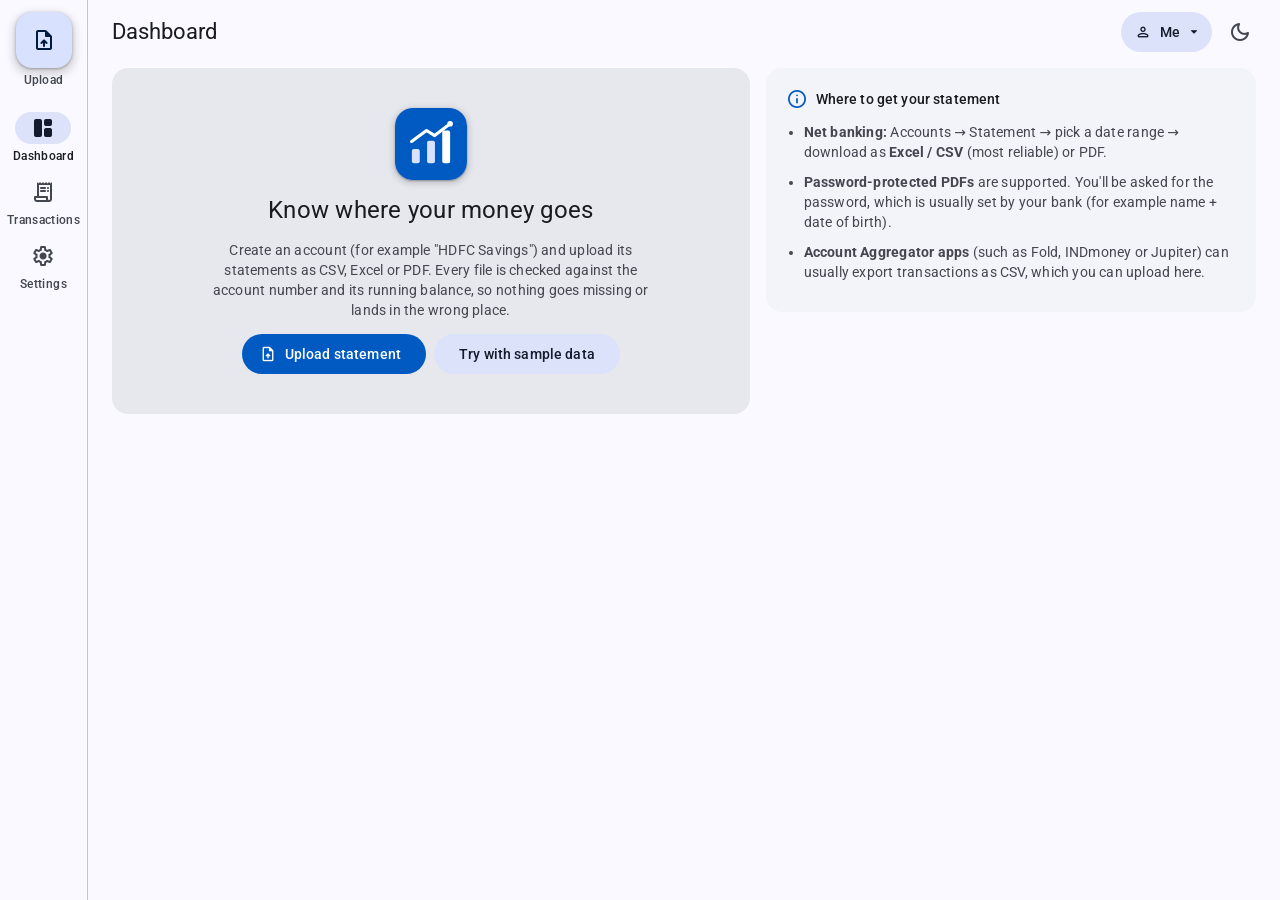
==== index.html @ 61f27c72 "Require Google sign-in; add change-account transfer and delete backup - Sign-in screen on first open" ====
<!doctype html>
<html lang="en">
<head>
<meta charset="utf-8">
<meta name="viewport" content="width=device-width, initial-scale=1, viewport-fit=cover">
<title>Cash Flow</title>
<meta name="description" content="Track income and expenses from your own bank statements. Your data stays on your device.">
<meta name="theme-color" content="#F9F9FF" media="(prefers-color-scheme: light)">
<meta name="theme-color" content="#111318" media="(prefers-color-scheme: dark)">
<meta name="mobile-web-app-capable" content="yes">
<meta name="apple-mobile-web-app-capable" content="yes">
<meta name="apple-mobile-web-app-title" content="Cash Flow">
<meta name="apple-mobile-web-app-status-bar-style" content="default">
<link rel="manifest" href="manifest.webmanifest">
<link rel="icon" href="icons/icon.svg" type="image/svg+xml">
<link rel="apple-touch-icon" href="icons/apple-touch-icon.png">
<script>
  // apply the saved theme before first paint (avoids a flash in dark mode)
  try { const t = localStorage.getItem('cashflow.theme'); if (t === 'light' || t === 'dark') document.documentElement.dataset.theme = t; } catch (e) {}
</script>
<link rel="preconnect" href="https://fonts.googleapis.com">
<link rel="preconnect" href="https://fonts.gstatic.com" crossorigin>
<link rel="stylesheet" href="https://fonts.googleapis.com/css2?family=Roboto:wght@400;500;700&display=swap">
<link rel="stylesheet" href="https://fonts.googleapis.com/css2?family=Material+Symbols+Rounded:opsz,wght,FILL,GRAD@24,400,0..1,0&icon_names=account_balance,account_circle,add,arrow_downward,arrow_drop_down,arrow_upward,atm,backup,calendar_month,category,check_circle,close,cloud,credit_card,dark_mode,date_range,delete,directions_car,download,edit,error,event,group,health_and_safety,home,info,install_mobile,label,light_mode,local_grocery_store,lock,logout,medical_services,movie,palette,payments,percent,person,qr_code_2,receipt,receipt_long,replay,request_quote,restaurant,savings,school,search,settings,shopping_bag,space_dashboard,swap_horiz,sync_alt,trending_up,troubleshoot,upload_file,warning&display=block">
<link rel="stylesheet" href="styles.css">
<script src="vendor/chart.umd.min.js"></script>
<script src="vendor/xlsx.full.min.js"></script>
<script src="vendor/pdf.min.js"></script>
</head>
<body>
<!-- Sign-in screen: shown until someone signs in with Google on this device -->
<div class="gate" id="gate" hidden>
  <div class="gate-card">
    <img src="icons/icon.svg" width="64" height="64" alt="">
    <h1>Cash Flow</h1>
    <p class="gate-tag">Track your income and expenses from your own bank statements.</p>
    <button class="gsi-btn" id="gateSignIn" disabled><svg class="g-logo" viewBox="0 0 48 48" width="20" height="20" aria-hidden="true"><path fill="#EA4335" d="M24 9.5c3.54 0 6.71 1.22 9.21 3.6l6.85-6.85C35.9 2.38 30.47 0 24 0 14.62 0 6.51 5.38 2.56 13.22l7.98 6.19C12.43 13.72 17.74 9.5 24 9.5z"/><path fill="#4285F4" d="M46.98 24.55c0-1.57-.15-3.09-.38-4.55H24v9.02h12.94c-.58 2.96-2.26 5.48-4.78 7.18l7.73 6c4.51-4.18 7.09-10.36 7.09-17.65z"/><path fill="#FBBC05" d="M10.53 28.59c-.48-1.45-.76-2.99-.76-4.59s.27-3.14.76-4.59l-7.98-6.19C.92 16.46 0 20.12 0 24c0 3.88.92 7.54 2.56 10.78l7.97-6.19z"/><path fill="#34A853" d="M24 48c6.48 0 11.93-2.13 15.89-5.81l-7.73-6c-2.15 1.45-4.92 2.3-8.16 2.3-6.26 0-11.57-4.22-13.47-9.91l-7.98 6.19C6.51 42.62 14.62 48 24 48z"/></svg><span>Sign in with Google</span></button>
    <p class="gate-msg" id="gateMsg" aria-live="polite">Loading Google sign-in…</p>
    <ul class="gate-points">
      <li><span class="ms" aria-hidden="true">lock</span><span>Your statements stay on this device. Cash Flow has no server and never sees your data.</span></li>
      <li><span class="ms" aria-hidden="true">group</span><span>Everyone signs in with their own Google account and sees only their own data.</span></li>
      <li><span class="ms" aria-hidden="true">cloud</span><span>Back up to your own Google Drive and restore on any phone or computer.</span></li>
    </ul>
    <a class="gate-link" href="privacy.html">Privacy policy</a>
  </div>
</div>
<a class="skip" href="#main">Skip to content</a>

<!-- Navigation rail (tablet / desktop) -->
<nav class="rail" aria-label="Main">
  <button class="rail-fab" id="uploadBtn" aria-label="Upload statement" title="Upload statement">
    <span class="ms">upload_file</span>
  </button>
  <span class="rail-fab-label">Upload</span>
  <div class="rail-items">
    <button class="nav-item" data-page="dash"><span class="nav-ic"><span class="ms">space_dashboard</span></span><span class="nav-label">Dashboard</span></button>
    <button class="nav-item" data-page="tx"><span class="nav-ic"><span class="ms">receipt_long</span></span><span class="nav-label">Transactions</span></button>
    <button class="nav-item" data-page="settings"><span class="nav-ic"><span class="ms">settings</span></span><span class="nav-label">Settings</span></button>
  </div>
</nav>

<div class="shell">
  <header class="appbar">
    <img class="app-logo" src="icons/icon.svg" alt="" width="32" height="32">
    <h1 id="pageTitle">Dashboard</h1>
    <div class="appbar-actions">
      <label class="chip chip-person" title="Whose finances">
        <span class="ms">person</span>
        <select id="profileSel" aria-label="Whose finances"></select>
        <span class="ms chev">arrow_drop_down</span>
      </label>
      <button class="icon-btn" id="themeBtn" aria-label="Switch light / dark theme" title="Switch light / dark theme"><span class="ms">dark_mode</span></button>
      <button class="icon-btn avatar-btn" id="avatarBtn" hidden><span id="avatarInitial"></span></button>
    </div>
  </header>

  <main id="main" tabindex="-1">
    <!-- Period & account filters (Dashboard + Transactions) -->
    <div id="filtersWrap" class="filters-wrap">
      <div class="filters">
        <label class="chip"><span class="ms">date_range</span>
          <select id="modeSel" aria-label="Period">
            <option value="ym">Year &amp; month</option>
            <option value="30d">Last 30 days</option>
            <option value="3m">Last 3 months</option>
            <option value="6m">Last 6 months</option>
            <option value="fy">This financial year</option>
            <option value="lfy">Last financial year</option>
            <option value="custom">Custom dates</option>
          </select><span class="ms chev">arrow_drop_down</span></label>
        <label class="chip ym"><span class="ms">calendar_month</span><select id="yearSel" aria-label="Year"></select><span class="ms chev">arrow_drop_down</span></label>
        <label class="chip ym"><span class="ms">event</span><select id="monthSel" aria-label="Month"></select><span class="ms chev">arrow_drop_down</span></label>
        <label class="chip cr"><span class="chip-pre">From</span><input type="date" id="fromIn" aria-label="From date"></label>
        <label class="chip cr"><span class="chip-pre">To</span><input type="date" id="toIn" aria-label="To date"></label>
        <label class="chip"><span class="ms">account_balance</span><select id="acctSel" aria-label="Account"></select><span class="ms chev">arrow_drop_down</span></label>
      </div>
      <p class="range" id="rangeLabel"></p>
    </div>

    <!-- ============ DASHBOARD ============ -->
    <section id="dash" aria-labelledby="pageTitle">
      <div id="empty" class="empty" hidden>
        <div class="empty-hero card filled">
          <img src="icons/icon.svg" alt="" width="72" height="72">
          <h2>Know where your money goes</h2>
          <p>Create an account (for example "HDFC Savings") and upload its statements as CSV, Excel or PDF. Every file is checked against the account number and its running balance, so nothing goes missing or lands in the wrong place.</p>
          <div class="row-gap">
            <button class="btn primary" id="uploadBtn2"><span class="ms">upload_file</span>Upload statement</button>
            <button class="btn tonal" id="sampleBtn">Try with sample data</button>
          </div>
        </div>
        <div class="card howto">
          <h3><span class="ms">info</span>Where to get your statement</h3>
          <ul>
            <li><b>Net banking:</b> Accounts → Statement → pick a date range → download as <b>Excel / CSV</b> (most reliable) or PDF.</li>
            <li><b>Password-protected PDFs</b> are supported. You'll be asked for the password, which is usually set by your bank (for example name + date of birth).</li>
            <li><b>Account Aggregator apps</b> (such as Fold, INDmoney or Jupiter) can usually export transactions as CSV, which you can upload here.</li>
          </ul>
        </div>
      </div>

      <div id="dashBody">
        <div class="kpis">
          <div class="kpi"><span class="k-ic inc"><span class="ms">arrow_downward</span></span><span class="k-label">Income</span><span class="k-val" id="kIncome"></span><span class="k-sub" id="kIncomeSub"></span></div>
          <div class="kpi"><span class="k-ic exp"><span class="ms">arrow_upward</span></span><span class="k-label">Expenses</span><span class="k-val" id="kExpense"></span><span class="k-sub" id="kExpenseSub"></span></div>
          <div class="kpi"><span class="k-ic net"><span class="ms">savings</span></span><span class="k-label">Net savings</span><span class="k-val" id="kNet"></span><span class="k-sub" id="kNetSub"></span></div>
          <div class="kpi"><span class="k-ic rate"><span class="ms">percent</span></span><span class="k-label">Savings rate</span><span class="k-val" id="kRate"></span><span class="k-sub" id="kRateSub"></span></div>
        </div>

        <div class="card">
          <div class="card-head">
            <h2 id="chartTitle">Income vs expenses</h2>
            <div class="legend" id="chartLegend"></div>
          </div>
          <div class="chart-wrap"><canvas id="flowChart" aria-label="Cash flow chart" role="img"></canvas></div>
          <p class="hint chart-hint">Tap a bar to drill down.</p>
        </div>

        <div class="grid2">
          <div class="card">
            <div class="card-head"><h2>Where the money went</h2></div>
            <p class="hint">Tap a category to see its transactions.</p>
            <div id="expCats" class="bars"></div>
          </div>
          <div class="card">
            <div class="card-head"><h2>Where the money came from</h2></div>
            <div id="incCats" class="bars"></div>
            <div class="card-head mt"><h2>Top places you paid</h2></div>
            <div id="topMerchants" class="bars"></div>
          </div>
        </div>
      </div>
    </section>

    <!-- ============ TRANSACTIONS ============ -->
    <section id="txPage" hidden aria-labelledby="pageTitle">
      <div class="card tx-card">
        <div class="tx-toolbar">
          <label class="search"><span class="ms">search</span><input type="search" id="search" placeholder="Search description or merchant" aria-label="Search transactions"></label>
          <div class="tx-filters">
            <label class="chip"><select id="typeSel" aria-label="Type">
              <option value="">Income &amp; expenses</option>
              <option value="credit">Income only</option>
              <option value="debit">Expenses only</option>
            </select><span class="ms chev">arrow_drop_down</span></label>
            <label class="chip"><span class="ms">category</span><select id="catSel" aria-label="Category"></select><span class="ms chev">arrow_drop_down</span></label>
            <button class="btn tonal" id="addTxBtn"><span class="ms">add</span>Add</button>
          </div>
        </div>
        <p class="tx-count"><span id="txCount"></span> · Tap a transaction to change its category or delete it.</p>
        <div id="txBody" class="tx-list"></div>
        <button class="btn more" id="moreBtn" hidden>Show more</button>
      </div>
      <div id="txEmpty" class="card filled empty-small" hidden>
        <p>No transactions yet. Upload a statement to get started.</p>
      </div>
    </section>

    <!-- ============ SETTINGS ============ -->
    <section id="settings" hidden aria-labelledby="pageTitle">
      <div class="card">
        <div class="card-head"><h2><span class="ms">group</span>People &amp; accounts</h2><button class="btn tonal" id="addPersonBtn"><span class="ms">add</span>Person</button></div>
        <p class="hint">Keep separate finances for yourself, family or friends. Statements are checked against the account number so they can't end up in the wrong account.</p>
        <div id="peopleList"></div>
      </div>

      <div class="card">
        <div class="card-head"><h2><span class="ms">category</span>Categories</h2><button class="btn tonal" id="reapplyBtn">Re-apply</button></div>
        <p class="hint">Transactions go to the <b>first</b> category (top to bottom) whose keywords appear in the bank description. Separate keywords with commas; ↑ ↓ change priority. "Re-apply" updates existing transactions.</p>
        <div class="cat-cols">
          <div><h3>Expenses</h3><div id="catDebit" class="cat-list"></div></div>
          <div><h3>Income</h3><div id="catCredit" class="cat-list"></div>
            <h3 class="mt">Not counted in totals</h3><div id="catAny" class="cat-list"></div></div>
        </div>
        <form id="addCatForm" class="add-cat">
          <input id="newCatName" placeholder="New category name" required maxlength="40" aria-label="New category name">
          <select id="newCatType" aria-label="Type"><option value="debit">Expense</option><option value="credit">Income</option></select>
          <input id="newCatKw" placeholder="Keywords, e.g. gym, cult.fit" aria-label="Keywords">
          <button class="btn primary"><span class="ms">add</span>Add category</button>
        </form>
      </div>

      <div class="card">
        <div class="card-head"><h2><span class="ms">label</span>Merchant rules</h2></div>
        <p class="hint">Created when you change a transaction's category. They override keywords.</p>
        <div id="ruleList"></div>
      </div>

      <div class="grid2">
        <div class="card">
          <div class="card-head"><h2><span class="ms">palette</span>Appearance</h2></div>
          <div class="seg" role="radiogroup" aria-label="Theme">
            <label><input type="radio" name="theme" value="system"><span class="ms">check_circle</span>System</label>
            <label><input type="radio" name="theme" value="light"><span class="ms">check_circle</span>Light</label>
            <label><input type="radio" name="theme" value="dark"><span class="ms">check_circle</span>Dark</label>
          </div>
        </div>
        <div class="card" id="installCard">
          <div class="card-head"><h2><span class="ms">install_mobile</span>Install app</h2></div>
          <p class="hint" id="installHint">Install Cash Flow on your phone or computer to open it like a regular app, even offline.</p>
          <button class="btn primary" id="installBtn" hidden><span class="ms">download</span>Install</button>
        </div>
      </div>

      <div class="card">
        <div class="card-head"><h2><span class="ms">troubleshoot</span>Statement diagnostics</h2></div>
        <p class="hint">Something missing or wrong after an import? Create an <b>anonymised</b> report of a statement to share for troubleshooting. Names, account, reference and phone numbers, UPI IDs and birth dates are replaced; dates and amounts are kept. It runs on this device only, and nothing is imported or uploaded.</p>
        <button class="btn tonal" id="diagBtn">Create anonymised report…</button>
      </div>

      <div class="card" id="driveCard">
        <div class="card-head"><h2><span class="ms">account_circle</span>Google account &amp; backup</h2></div>
        <div class="who" id="whoBox" hidden><span class="who-initial" id="whoInitial" aria-hidden="true"></span><div class="who-text"><b id="whoName"></b><span id="whoEmail"></span></div></div>
        <p class="hint">Back up to <b>your own</b> Google Drive, then restore on any phone or computer. The file goes straight from this browser to your Drive: Cash Flow has no server and never sees your data. The app can only see the backup file it creates, not the rest of your Drive.</p>
        <p class="hint" id="driveStatus" aria-live="polite"></p>
        <div class="row-gap left">
          <button class="btn tonal" id="driveBackupBtn">Back up to Drive</button>
          <button class="btn" id="driveRestoreBtn">Restore from Drive</button>
          <button class="btn danger" id="driveDeleteBtn">Delete backup</button>
        </div>
        <div class="row-gap left acct-actions" id="acctActions">
          <button class="btn text" id="changeAcctBtn"><span class="ms">swap_horiz</span>Change Google account</button>
          <button class="btn text" id="signOutBtn"><span class="ms">logout</span>Sign out</button>
        </div>
      </div>

      <div class="card">
        <div class="card-head"><h2><span class="ms">backup</span>Your data</h2></div>
        <p class="hint">Everything is stored only in this browser on this device. Back up regularly, because clearing browser data deletes it. Use backup &amp; restore to move your data to another device.</p>
        <div class="row-gap left">
          <button class="btn" id="exportBtn">Back up (JSON)</button>
          <button class="btn" id="importBtn">Restore</button>
          <button class="btn" id="csvBtn">Export CSV</button>
          <button class="btn danger" id="clearBtn">Delete all data</button>
        </div>
      </div>
      <p class="footnote">Cash Flow · your data stays on this device, and in your own Google Drive only if you back up there · <a href="privacy.html">Privacy policy</a></p>
    </section>
  </main>
</div>

<!-- Bottom navigation (phone) -->
<nav class="navbar" aria-label="Main">
  <button class="nav-item" data-page="dash"><span class="nav-ic"><span class="ms">space_dashboard</span></span><span class="nav-label">Dashboard</span></button>
  <button class="nav-item" data-page="tx"><span class="nav-ic"><span class="ms">receipt_long</span></span><span class="nav-label">Transactions</span></button>
  <button class="nav-item" data-page="settings"><span class="nav-ic"><span class="ms">settings</span></span><span class="nav-label">Settings</span></button>
</nav>
<button class="fab" id="uploadFab" aria-label="Upload statement"><span class="ms">upload_file</span></button>

<!-- Upload -->
<dialog id="uploadDlg" class="dlg">
  <h2>Upload statement</h2>
  <label class="field">Account
    <select id="upAcct"></select>
  </label>
  <div id="upNew" class="sub-form" hidden>
    <label class="field">Account name <input id="naName" placeholder="e.g. HDFC Savings" maxlength="40"></label>
    <div class="two">
      <label class="field">Bank <input id="naBank" placeholder="e.g. HDFC Bank" maxlength="40"></label>
      <label class="field">Last 4 digits <input id="naLast4" inputmode="numeric" maxlength="4" placeholder="Auto-detected"></label>
    </div>
    <label class="field">Belongs to <select id="naProfile"></select></label>
  </div>
  <div class="drop" id="upDrop">
    <span class="ms drop-ic">upload_file</span>
    <p id="upFiles">Drop files here, or</p>
    <button type="button" class="btn tonal" id="upChoose">Choose files</button>
  </div>
  <p class="hint">CSV, Excel or PDF. Each file's account number is checked, and its running balance is verified so you'll know if anything was missed.</p>
  <div class="dlg-actions">
    <button type="button" class="btn text" data-close>Cancel</button>
    <button type="button" class="btn primary" id="upGo" disabled>Import</button>
  </div>
</dialog>

<!-- Account add/edit -->
<dialog id="acctDlg" class="dlg">
  <form id="acctForm">
    <h2 id="acctDlgTitle">Account</h2>
    <label class="field">Account name <input id="adName" required maxlength="40" placeholder="e.g. SBI Salary account"></label>
    <div class="two">
      <label class="field">Bank <input id="adBank" maxlength="40"></label>
      <label class="field">Last 4 digits <input id="adLast4" inputmode="numeric" maxlength="4" pattern="\d{4}" placeholder="Auto-detected"></label>
    </div>
    <label class="field">Belongs to <select id="adProfile"></select></label>
    <div class="dlg-actions">
      <button type="button" class="btn text" data-close>Cancel</button>
      <button class="btn primary">Save</button>
    </div>
  </form>
</dialog>

<!-- Manual transaction -->
<dialog id="txDlg" class="dlg">
  <form id="txForm">
    <h2>Add transaction</h2>
    <div class="two">
      <label class="field">Date <input type="date" id="tdDate" required></label>
      <label class="field">Type
        <select id="tdType"><option value="debit">Expense</option><option value="credit">Income</option></select>
      </label>
    </div>
    <label class="field">Description <input id="tdDesc" required maxlength="120" placeholder="e.g. Salary September / Cash to vegetable vendor"></label>
    <div class="two">
      <label class="field">Amount (₹) <input type="number" id="tdAmt" min="0.01" step="0.01" required inputmode="decimal"></label>
      <label class="field">Category <select id="tdCat"></select></label>
    </div>
    <label class="field">Account <select id="tdAcct"></select></label>
    <div class="dlg-actions">
      <button type="button" class="btn text" data-close>Cancel</button>
      <button class="btn primary">Add</button>
    </div>
  </form>
</dialog>

<!-- Transaction details / edit -->
<dialog id="txEditDlg" class="dlg">
  <div class="te-head">
    <span class="tx-avatar big" id="teIcon"></span>
    <div><h2 id="teTitle"></h2><p class="te-amt" id="teAmt"></p></div>
  </div>
  <p class="te-meta" id="teMeta"></p>
  <p class="te-desc" id="teDesc"></p>
  <label class="field">Category <select id="teCat"></select></label>
  <p class="hint" id="teHint"></p>
  <div class="dlg-actions spread">
    <button type="button" class="btn text danger" id="teDel"><span class="ms">delete</span>Delete</button>
    <button type="button" class="btn primary" data-close>Done</button>
  </div>
</dialog>

<!-- Import report / info -->
<dialog id="infoDlg" class="dlg wide">
  <h2 id="infoTitle">Import report</h2>
  <div id="infoBody"></div>
  <div class="dlg-actions"><button type="button" class="btn primary" data-close>Done</button></div>
</dialog>

<!-- Change Google account (moves this device's data and the Drive backup to another Google account) -->
<dialog id="moveDlg" class="dlg">
  <h2>Change Google account</h2>
  <div id="moveBody"></div>
  <div class="dlg-actions">
    <button type="button" class="btn text" id="moveCancel">Cancel</button>
    <button type="button" class="btn primary" id="moveNext">Continue</button>
  </div>
</dialog>

<!-- Sign out -->
<dialog id="signOutDlg" class="dlg">
  <h2>Sign out?</h2>
  <p>Your data stays on this device. It opens again the next time <b id="soEmail"></b> signs in here.</p>
  <label class="check"><input type="checkbox" id="soWipe"> Also remove my data from this device</label>
  <p class="hint" id="soHint">Use this on a shared or borrowed device. Back up to Drive first, so you can restore it later.</p>
  <div class="dlg-actions">
    <button type="button" class="btn text" data-close>Cancel</button>
    <button type="button" class="btn primary" id="soGo">Sign out</button>
  </div>
</dialog>

<!-- Anonymised diagnostics -->
<dialog id="diagDlg" class="dlg wide">
  <h2>Anonymised report</h2>
  <ul id="diagSummary" class="diag-sum"></ul>
  <p class="hint">Please read it through before sharing. Search it for your name or account number to double-check.</p>
  <textarea id="diagText" class="diag-text" readonly spellcheck="false" aria-label="Anonymised report"></textarea>
  <div class="dlg-actions">
    <button type="button" class="btn text" data-close>Close</button>
    <button type="button" class="btn" id="diagCopy">Copy</button>
    <button type="button" class="btn primary" id="diagSave"><span class="ms">download</span>Download .txt</button>
  </div>
</dialog>

<input type="file" id="fileInput" accept=".csv,.txt,.xls,.xlsx,.pdf" multiple hidden>
<input type="file" id="diagInput" accept=".csv,.txt,.xls,.xlsx,.pdf" hidden>
<input type="file" id="backupInput" accept=".json" hidden>
<div id="toast" class="toast" role="status" aria-live="polite" hidden><span id="toastMsg"></span><button id="toastAct" class="toast-act" hidden></button></div>
<div id="overlay" class="overlay" hidden><div class="drop-msg"><span class="ms">upload_file</span>Drop statements to import</div></div>

<script src="parser.js"></script>
<script src="config.js"></script>
<script src="gdrive.js"></script>
<script src="app.js"></script>
</body>
</html>
---- styles.css ----
/* Cash Flow — Material Design 3 (Google) with Apple HIG touches for phones
   (safe areas, bottom sheets, 44px+ touch targets). Colour roles from an M3 tonal palette (seed #1A73E8). */
:root {
  color-scheme: light;
  --primary: #005AC1; --on-primary: #FFFFFF; --primary-container: #D8E2FF; --on-primary-container: #001A41;
  --secondary-container: #DBE2F9; --on-secondary-container: #141B2C;
  --tertiary-container: #FFD7F5; --on-tertiary-container: #2C122E;
  --error: #BA1A1A; --error-container: #FFDAD6; --on-error-container: #410002;
  --success: #146C2E; --success-container: #C2F0C8; --warn: #8A5100; --warn-container: #FFDDB8;
  --surface: #F9F9FF; --surface-dim: #D9D9E0;
  --sc-lowest: #FFFFFF; --sc-low: #F3F3FA; --sc: #EDEDF4; --sc-high: #E7E8EE; --sc-highest: #E2E2E9;
  --on-surface: #1A1B20; --on-surface-variant: #44474F; --outline: #74777F; --outline-variant: #C4C6D0;
  --inverse-surface: #2F3036; --inverse-on-surface: #F0F0F7; --inverse-primary: #ADC6FF;
  --scrim: rgba(0, 0, 0, .32);
  /* data-viz series (validated palette) */
  --income: #2a78d6; --expense: #eb6834;
  /* aliases used by the chart code */
  --text: var(--on-surface); --text-2: var(--on-surface-variant); --muted: #75777F; --grid: #E2E2E9; --axis: #C4C6D0; --bad: var(--error);
  --elev-1: 0 1px 2px rgba(0,0,0,.3), 0 1px 3px 1px rgba(0,0,0,.15);
  --elev-2: 0 1px 2px rgba(0,0,0,.3), 0 2px 6px 2px rgba(0,0,0,.15);
  --elev-3: 0 4px 8px 3px rgba(0,0,0,.15), 0 1px 3px rgba(0,0,0,.3);
  --rail-w: 88px; --bar-h: 80px; --appbar-h: 64px;
  --safe-b: env(safe-area-inset-bottom, 0px); --safe-t: env(safe-area-inset-top, 0px);
  --safe-l: env(safe-area-inset-left, 0px); --safe-r: env(safe-area-inset-right, 0px);
  --ease: cubic-bezier(.2, 0, 0, 1);
}
@media (prefers-color-scheme: dark) {
  :root:not([data-theme="light"]) {
    color-scheme: dark;
    --primary: #ADC6FF; --on-primary: #002E69; --primary-container: #004494; --on-primary-container: #D8E2FF;
    --secondary-container: #3F4759; --on-secondary-container: #DBE2F9;
    --tertiary-container: #573E5A; --on-tertiary-container: #FFD7F5;
    --error: #FFB4AB; --error-container: #93000A; --on-error-container: #FFDAD6;
    --success: #6DD58C; --success-container: #005322; --warn: #FFB86E; --warn-container: #693C00;
    --surface: #111318; --surface-dim: #111318;
    --sc-lowest: #0C0E13; --sc-low: #1A1B20; --sc: #1E1F25; --sc-high: #282A2F; --sc-highest: #33353A;
    --on-surface: #E2E2E9; --on-surface-variant: #C4C6D0; --outline: #8E9099; --outline-variant: #44474F;
    --inverse-surface: #E2E2E9; --inverse-on-surface: #2F3036; --inverse-primary: #005AC1;
    --income: #3987e5; --expense: #d95926; --muted: #8E9099; --grid: #2C2E33; --axis: #44474F;
  }
}
:root[data-theme="dark"] {
  color-scheme: dark;
  --primary: #ADC6FF; --on-primary: #002E69; --primary-container: #004494; --on-primary-container: #D8E2FF;
  --secondary-container: #3F4759; --on-secondary-container: #DBE2F9;
  --tertiary-container: #573E5A; --on-tertiary-container: #FFD7F5;
  --error: #FFB4AB; --error-container: #93000A; --on-error-container: #FFDAD6;
  --success: #6DD58C; --success-container: #005322; --warn: #FFB86E; --warn-container: #693C00;
  --surface: #111318; --surface-dim: #111318;
  --sc-lowest: #0C0E13; --sc-low: #1A1B20; --sc: #1E1F25; --sc-high: #282A2F; --sc-highest: #33353A;
  --on-surface: #E2E2E9; --on-surface-variant: #C4C6D0; --outline: #8E9099; --outline-variant: #44474F;
  --inverse-surface: #E2E2E9; --inverse-on-surface: #2F3036; --inverse-primary: #005AC1;
  --income: #3987e5; --expense: #d95926; --muted: #8E9099; --grid: #2C2E33; --axis: #44474F;
}

/* ---------- base ---------- */
* { box-sizing: border-box; }
[hidden] { display: none !important; }
html { -webkit-text-size-adjust: 100%; text-size-adjust: 100%; }
body {
  margin: 0; background: var(--surface); color: var(--on-surface);
  font: 400 14px/20px Roboto, system-ui, -apple-system, "Segoe UI", sans-serif; letter-spacing: .015em;
  font-variant-numeric: tabular-nums; -webkit-font-smoothing: antialiased; -webkit-tap-highlight-color: transparent;
  overscroll-behavior-y: none;
}
h1, h2, h3, p { margin: 0; }
h1 { font: 400 22px/28px Roboto, system-ui, sans-serif; letter-spacing: 0; }
h2 { font: 500 16px/24px Roboto, system-ui, sans-serif; letter-spacing: .01em; display: flex; align-items: center; gap: 8px; }
h3 { font: 500 14px/20px Roboto, system-ui, sans-serif; letter-spacing: .01em; display: flex; align-items: center; gap: 8px; }
h2 .ms, h3 .ms { color: var(--primary); font-size: 22px; }
button, select, input, textarea { font: inherit; color: inherit; letter-spacing: inherit; }
button { cursor: pointer; }
:focus-visible { outline: 3px solid var(--primary); outline-offset: 2px; }
.ms {
  font-family: 'Material Symbols Rounded'; font-weight: normal; font-style: normal; font-size: 24px; line-height: 1;
  display: inline-block; width: 1em; height: 1em; overflow: hidden; white-space: nowrap; direction: ltr;
  font-feature-settings: 'liga'; -webkit-font-smoothing: antialiased; user-select: none; -webkit-user-select: none; flex-shrink: 0;
  font-variation-settings: 'FILL' 0;
}
.skip { position: absolute; left: -999px; top: 8px; background: var(--primary); color: var(--on-primary); padding: 8px 16px; border-radius: 20px; z-index: 50; }
.skip:focus { left: 8px; }

/* ---------- layout: rail (≥600px) or bottom bar (<600px) ---------- */
.shell { min-height: 100vh; min-height: 100dvh; padding-left: calc(var(--rail-w) + var(--safe-l)); }
.rail {
  position: fixed; inset: 0 auto 0 0; width: calc(var(--rail-w) + var(--safe-l)); padding: calc(12px + var(--safe-t)) 0 16px var(--safe-l);
  display: flex; flex-direction: column; align-items: center; gap: 4px; background: var(--surface); z-index: 20;
  border-right: 1px solid var(--outline-variant);
}
.rail-fab {
  width: 56px; height: 56px; border-radius: 16px; border: 0; background: var(--primary-container); color: var(--on-primary-container);
  display: grid; place-items: center; box-shadow: var(--elev-3); transition: box-shadow .2s var(--ease);
}
.rail-fab:hover { box-shadow: var(--elev-3), inset 0 0 0 100px rgba(0,0,0,.06); }
.rail-fab-label { font: 500 12px/16px Roboto, sans-serif; color: var(--on-surface-variant); margin-bottom: 20px; }
.rail-items { display: grid; gap: 12px; }
.nav-item {
  border: 0; background: none; color: var(--on-surface-variant); display: grid; justify-items: center; gap: 4px; padding: 0;
  min-width: 64px; font: 500 12px/16px Roboto, sans-serif; letter-spacing: .03em;
}
.nav-ic { width: 56px; height: 32px; border-radius: 16px; display: grid; place-items: center; transition: background .2s var(--ease); }
.nav-item:hover .nav-ic { background: color-mix(in srgb, var(--on-surface) 8%, transparent); }
.nav-item.active { color: var(--on-surface); }
.nav-item.active .nav-ic { background: var(--secondary-container); color: var(--on-secondary-container); }
.nav-item.active .ms { font-variation-settings: 'FILL' 1; }
.navbar, .fab { display: none; }

.appbar {
  position: sticky; top: 0; z-index: 10; height: calc(var(--appbar-h) + var(--safe-t)); padding: var(--safe-t) calc(16px + var(--safe-r)) 0 24px;
  display: flex; align-items: center; gap: 12px; background: var(--surface); transition: background .2s var(--ease);
}
.appbar.scrolled { background: var(--sc); }
.app-logo { width: 32px; height: 32px; border-radius: 8px; display: none; }
.appbar h1 { flex: 1; min-width: 0; overflow: hidden; text-overflow: ellipsis; white-space: nowrap; }
.appbar-actions { display: flex; align-items: center; gap: 4px; }
.icon-btn {
  width: 48px; height: 48px; border-radius: 24px; border: 0; background: none; color: var(--on-surface-variant); display: grid; place-items: center;
}
.icon-btn:hover { background: color-mix(in srgb, var(--on-surface-variant) 8%, transparent); }

main { max-width: 1240px; margin: 0 auto; padding: 4px 24px 48px; outline: none; }
section { display: grid; gap: 16px; }
#dashBody { display: grid; gap: 16px; }

/* ---------- chips (filters / selects) ---------- */
.filters-wrap { margin-bottom: 16px; }
.filters { display: flex; flex-wrap: wrap; gap: 8px; align-items: center; }
.filters.mode-ym .cr, .filters:not(.mode-ym) .ym, .filters:not(.mode-custom) .cr { display: none; }
.chip {
  position: relative; display: inline-flex; align-items: center; gap: 4px; height: 40px; padding: 0 8px 0 12px; border-radius: 8px;
  border: 1px solid var(--outline-variant); background: var(--surface); color: var(--on-surface-variant); flex-shrink: 0; transition: background .15s;
}
.chip:hover { background: color-mix(in srgb, var(--on-surface) 6%, var(--surface)); }
.chip:focus-within { outline: 3px solid var(--primary); outline-offset: 1px; }
.chip .ms { font-size: 18px; color: var(--primary); }
.chip .chev { color: var(--on-surface-variant); margin-left: -4px; pointer-events: none; }
.chip select, .chip input {
  appearance: none; -webkit-appearance: none; border: 0; background: transparent; color: var(--on-surface); height: 38px;
  font: 500 14px/20px Roboto, sans-serif; letter-spacing: .01em; padding: 0 22px 0 4px; margin-right: -18px; cursor: pointer; outline: none; max-width: 220px;
}
.chip input { padding-right: 4px; margin-right: 0; }
.chip select:disabled { opacity: .5; cursor: default; }
.chip-pre { font: 500 12px/16px Roboto, sans-serif; color: var(--on-surface-variant); }
.chip-person { border-radius: 20px; background: var(--secondary-container); border-color: transparent; }
.chip-person .ms { color: var(--on-secondary-container); }
.chip-person select { color: var(--on-secondary-container); max-width: 160px; }
.range { color: var(--on-surface-variant); font-size: 12px; line-height: 16px; margin-top: 8px; letter-spacing: .03em; }
option { background: var(--sc-high); color: var(--on-surface); }

/* ---------- cards ---------- */
.card { background: var(--sc-low); border-radius: 16px; padding: 20px; min-width: 0; }
.card.filled { background: var(--sc-high); }
.card-head { display: flex; justify-content: space-between; align-items: center; gap: 12px; flex-wrap: wrap; margin-bottom: 12px; }
.card-head.mt { margin-top: 24px; }
.hint { color: var(--on-surface-variant); font-size: 13px; line-height: 18px; margin-bottom: 12px; }
.card-head + .hint { margin-top: -4px; }
.mt { margin-top: 20px; }
.grid2 { display: grid; grid-template-columns: 1fr 1fr; gap: 16px; }

/* ---------- buttons (M3: filled / tonal / outlined / text) ---------- */
.btn {
  display: inline-flex; align-items: center; justify-content: center; gap: 8px; height: 40px; padding: 0 24px; border-radius: 20px;
  border: 1px solid var(--outline); background: transparent; color: var(--primary); font: 500 14px/20px Roboto, sans-serif; letter-spacing: .01em;
  white-space: nowrap; transition: background .15s, box-shadow .15s; position: relative;
}
.btn .ms { font-size: 18px; margin-left: -8px; }
.btn:hover { background: color-mix(in srgb, var(--primary) 8%, transparent); }
.btn.primary { background: var(--primary); color: var(--on-primary); border-color: transparent; }
.btn.primary:hover { box-shadow: var(--elev-1); background: color-mix(in srgb, var(--on-primary) 8%, var(--primary)); }
.btn.tonal { background: var(--secondary-container); color: var(--on-secondary-container); border-color: transparent; }
.btn.tonal:hover { box-shadow: var(--elev-1); }
.btn.text { border-color: transparent; padding: 0 12px; }
.btn.text .ms { margin-left: 0; }
.btn.danger { color: var(--error); }
.btn.danger:hover { background: color-mix(in srgb, var(--error) 8%, transparent); }
.btn.sm { height: 32px; padding: 0 14px; font-size: 13px; }
.btn:disabled { opacity: .38; cursor: not-allowed; box-shadow: none; }
.link { background: none; border: 0; padding: 6px 8px; border-radius: 16px; color: var(--primary); font: 500 13px/18px Roboto, sans-serif; min-height: 32px; }
.link:hover { background: color-mix(in srgb, var(--primary) 8%, transparent); }
.link.danger { color: var(--error); }
.row-gap { display: flex; gap: 8px; justify-content: center; flex-wrap: wrap; }
.row-gap.left { justify-content: flex-start; }

/* ---------- empty state ---------- */
.empty { display: grid; grid-template-columns: 1.3fr 1fr; gap: 16px; align-items: start; }
.empty-hero { text-align: center; padding: 40px 28px; display: grid; gap: 14px; justify-items: center; }
.empty-hero img { border-radius: 18px; box-shadow: var(--elev-2); }
.empty-hero h2 { font: 400 24px/32px Roboto, sans-serif; justify-content: center; }
.empty-hero p { color: var(--on-surface-variant); max-width: 460px; }
.howto ul { padding-left: 18px; color: var(--on-surface-variant); margin: 12px 0 0; }
.howto li { margin-bottom: 10px; }
.empty-small { text-align: center; color: var(--on-surface-variant); padding: 32px; }

/* ---------- KPIs ---------- */
.kpis { display: grid; grid-template-columns: repeat(4, 1fr); gap: 12px; }
.kpi { background: var(--sc-low); border-radius: 16px; padding: 16px; display: grid; grid-template-columns: auto 1fr; column-gap: 12px; row-gap: 2px; align-items: center; min-width: 0; }
.k-ic { grid-row: span 2; width: 40px; height: 40px; border-radius: 12px; display: grid; place-items: center; }
.k-ic .ms { font-size: 22px; }
.k-ic.inc { background: rgba(42,120,214,.16); background: color-mix(in srgb, var(--income) 18%, var(--sc-low)); color: var(--income); }
.k-ic.exp { background: rgba(235,104,52,.16); background: color-mix(in srgb, var(--expense) 18%, var(--sc-low)); color: var(--expense); }
.k-ic.net { background: var(--success-container); color: var(--success); }
.k-ic.rate { background: var(--tertiary-container); color: var(--on-tertiary-container); }
.k-label { color: var(--on-surface-variant); font: 500 12px/16px Roboto, sans-serif; letter-spacing: .03em; }
.k-val { font: 400 24px/32px Roboto, sans-serif; letter-spacing: 0; overflow-wrap: anywhere; }
.k-sub { grid-column: 1 / -1; color: var(--on-surface-variant); font-size: 12px; line-height: 16px; margin-top: 6px; }
.k-sub .up { color: var(--success); font-weight: 500; }
.k-sub .down { color: var(--error); font-weight: 500; }

/* ---------- chart ---------- */
.chart-wrap { position: relative; height: 300px; }
.legend { display: flex; gap: 16px; color: var(--on-surface-variant); font-size: 12px; }
.legend span { display: inline-flex; align-items: center; gap: 6px; }
.swatch { width: 10px; height: 10px; border-radius: 3px; display: inline-block; }
.chart-hint { margin: 8px 0 0; font-size: 12px; }

/* ---------- horizontal bar lists ---------- */
.bars { display: grid; gap: 2px; }
.bar-row {
  display: grid; grid-template-columns: minmax(96px, 168px) 1fr auto; gap: 12px; align-items: center; min-height: 44px;
  padding: 6px 10px; border-radius: 12px; border: 0; background: none; text-align: left; width: 100%; color: inherit;
}
button.bar-row:hover, button.bar-row.active { background: var(--sc-high); }
.bar-name { overflow: hidden; text-overflow: ellipsis; white-space: nowrap; }
.bar-track { height: 8px; background: var(--sc-highest); border-radius: 4px; overflow: hidden; }
.bar-fill { display: block; height: 100%; border-radius: 4px; }
.bar-val { font-size: 13px; text-align: right; white-space: nowrap; }
.bar-val small { color: var(--on-surface-variant); margin-left: 6px; display: inline-block; min-width: 30px; }
.none { color: var(--on-surface-variant); padding: 8px 10px; }

/* ---------- transactions (M3 list) ---------- */
.tx-card { padding: 12px 8px 16px; }
.tx-toolbar { display: flex; flex-wrap: wrap; gap: 8px; align-items: center; padding: 4px 8px 8px; }
.search { flex: 1 1 280px; display: flex; align-items: center; gap: 12px; height: 48px; padding: 0 16px; border-radius: 24px; background: var(--sc-high); color: var(--on-surface-variant); }
.search:focus-within { outline: 3px solid var(--primary); outline-offset: 1px; }
.search input { flex: 1; min-width: 0; border: 0; background: none; outline: none; color: var(--on-surface); font-size: 16px; height: 46px; }
.tx-filters { display: flex; gap: 8px; flex-wrap: wrap; align-items: center; }
.tx-count { color: var(--on-surface-variant); font-size: 12px; line-height: 16px; padding: 0 12px 4px; }
.tx-list { display: grid; }
.tx-day {
  position: sticky; top: calc(var(--appbar-h) + var(--safe-t)); z-index: 2; background: var(--sc-low);
  font: 500 12px/16px Roboto, sans-serif; letter-spacing: .03em; color: var(--on-surface-variant); padding: 14px 16px 6px; display: flex; justify-content: space-between;
}
.tx-item {
  display: grid; grid-template-columns: 40px 1fr auto; gap: 16px; align-items: center; min-height: 64px; width: 100%;
  padding: 8px 16px; border: 0; border-radius: 12px; background: none; color: inherit; text-align: left;
}
.tx-item:hover { background: var(--sc-high); }
.tx-item.excluded { opacity: .6; }
.tx-avatar { width: 40px; height: 40px; border-radius: 20px; display: grid; place-items: center; background: var(--secondary-container); color: var(--on-secondary-container); }
.tx-avatar .ms { font-size: 20px; }
.tx-avatar.credit { background: var(--success-container); color: var(--success); }
.tx-avatar.big { width: 48px; height: 48px; border-radius: 24px; flex-shrink: 0; }
.tx-main { min-width: 0; display: grid; }
.tx-title { font: 400 16px/24px Roboto, sans-serif; overflow: hidden; text-overflow: ellipsis; white-space: nowrap; }
.tx-sub { color: var(--on-surface-variant); font-size: 13px; line-height: 18px; overflow: hidden; text-overflow: ellipsis; white-space: nowrap; }
.tx-amt { font: 500 15px/20px Roboto, sans-serif; white-space: nowrap; }
.tx-amt.credit { color: var(--success); }
.tag { display: inline-block; font-size: 11px; line-height: 16px; padding: 0 6px; border-radius: 6px; background: var(--tertiary-container); color: var(--on-tertiary-container); margin-left: 6px; vertical-align: 1px; }
.more { display: flex; margin: 12px auto 0; }

/* ---------- settings ---------- */
.person { background: var(--sc); border-radius: 16px; padding: 16px; margin-bottom: 12px; }
.person-head { display: flex; justify-content: space-between; align-items: center; gap: 8px; flex-wrap: wrap; margin-bottom: 10px; }
.person-head h3 { font-size: 16px; }
.acct { background: var(--sc-lowest); border-radius: 12px; padding: 12px 14px; margin-bottom: 8px; }
.acct-row { display: flex; justify-content: space-between; align-items: center; gap: 10px; flex-wrap: wrap; }
.acct-name { font-weight: 500; }
.meta { color: var(--on-surface-variant); font-size: 12px; line-height: 16px; }
.stmts { list-style: none; margin: 10px 0 0; padding: 10px 0 0; border-top: 1px solid var(--outline-variant); display: grid; gap: 6px; }
.stmts li { display: flex; justify-content: space-between; align-items: center; gap: 8px; font-size: 13px; flex-wrap: wrap; }
.stmts li > span:first-child { min-width: 0; overflow-wrap: anywhere; }
.badge { font: 500 11px/16px Roboto, sans-serif; padding: 2px 8px; border-radius: 8px; background: var(--sc-high); color: var(--on-surface-variant); white-space: nowrap; }
.badge.ok { background: var(--success-container); color: var(--success); }
.badge.warn { background: var(--warn-container); color: var(--warn); }
.badge.err { background: var(--error-container); color: var(--on-error-container); }

.cat-cols { display: grid; grid-template-columns: 1fr 1fr; gap: 28px; }
.cat-cols h3 { margin-bottom: 10px; color: var(--on-surface-variant); }
.cat-list { display: grid; gap: 6px; }
.cat-row { display: grid; grid-template-columns: 150px 1fr auto; gap: 6px; align-items: center; }
.cat-row input, .add-cat input, .add-cat select {
  height: 40px; padding: 0 12px; border-radius: 8px; border: 1px solid var(--outline-variant); background: var(--sc-lowest); color: var(--on-surface); font-size: 14px; width: 100%; min-width: 0;
}
.cat-row input:focus, .add-cat input:focus, .add-cat select:focus { outline: 2px solid var(--primary); outline-offset: -1px; border-color: transparent; }
.cat-row input:disabled { opacity: .6; }
.cat-row .ctl { display: flex; }
.cat-row .ctl .link { min-width: 32px; }
.add-cat { display: grid; grid-template-columns: 180px 130px 1fr auto; gap: 8px; margin-top: 20px; padding-top: 16px; border-top: 1px solid var(--outline-variant); }
.rule { display: flex; justify-content: space-between; align-items: center; padding: 8px 4px; border-bottom: 1px solid var(--outline-variant); gap: 8px; }
.rule:last-child { border-bottom: 0; }

.seg { display: inline-flex; border: 1px solid var(--outline); border-radius: 20px; overflow: hidden; }
.seg label { display: inline-flex; align-items: center; gap: 6px; height: 40px; padding: 0 16px; cursor: pointer; font: 500 14px/20px Roboto, sans-serif; color: var(--on-surface); position: relative; }
.seg label + label { border-left: 1px solid var(--outline); }
.seg input { position: absolute; opacity: 0; pointer-events: none; }
.seg .ms { font-size: 18px; display: none; }
.seg label.on { background: var(--secondary-container); color: var(--on-secondary-container); }
.seg label.on .ms { display: inline-block; }
.seg label:focus-within { outline: 3px solid var(--primary); outline-offset: -3px; }
.footnote { text-align: center; color: var(--on-surface-variant); font-size: 12px; padding: 8px 0 0; }
.footnote a { color: var(--primary); }

/* ---------- dialogs (centered on large screens, bottom sheets on phones) ---------- */
.dlg {
  border: 0; border-radius: 28px; padding: 24px; background: var(--sc-high); color: var(--on-surface);
  width: min(480px, calc(100vw - 48px)); max-height: calc(100vh - 48px); overflow: auto; box-shadow: var(--elev-3);
}
.dlg.wide { width: min(680px, calc(100vw - 48px)); }
.dlg::backdrop { background: var(--scrim); }
.dlg[open] { animation: dlg-in .25s var(--ease); }
@keyframes dlg-in { from { opacity: 0; transform: scale(.96); } }
.dlg h2 { font: 400 24px/32px Roboto, sans-serif; margin-bottom: 16px; }
.field { display: grid; gap: 6px; font: 500 12px/16px Roboto, sans-serif; color: var(--on-surface-variant); margin-bottom: 14px; letter-spacing: .03em; }
.field input, .field select {
  height: 52px; padding: 0 14px; border-radius: 8px; border: 1px solid var(--outline); background: transparent; color: var(--on-surface);
  font: 400 16px/24px Roboto, sans-serif; width: 100%; min-width: 0; letter-spacing: .02em;
}
/* form dropdowns: hide the browser's own arrow (it sits flush against the border on Chrome/macOS)
   and draw the same ▾ the filter chips use, with room so long names never run under it */
.field select, .add-cat select {
  appearance: none; -webkit-appearance: none; padding-right: 44px; cursor: pointer; text-overflow: ellipsis;
  background-image: linear-gradient(45deg, transparent 50%, var(--on-surface-variant) 50%), linear-gradient(135deg, var(--on-surface-variant) 50%, transparent 50%);
  background-position: calc(100% - 23px) 50%, calc(100% - 18px) 50%; background-size: 5px 5px; background-repeat: no-repeat;
}
.field select:disabled, .add-cat select:disabled { opacity: .6; cursor: default; }
.field input:focus, .field select:focus { outline: 2px solid var(--primary); outline-offset: -2px; border-color: transparent; }
.two { display: grid; grid-template-columns: 1fr 1fr; gap: 12px; }
.sub-form { background: var(--sc-highest); border-radius: 16px; padding: 14px 14px 2px; margin-bottom: 14px; }
.drop { border: 2px dashed var(--outline); border-radius: 16px; padding: 22px; text-align: center; display: grid; gap: 8px; justify-items: center; }
.drop.over { border-color: var(--primary); background: var(--sc-highest); background: color-mix(in srgb, var(--primary) 8%, transparent); }
.drop p { color: var(--on-surface-variant); overflow-wrap: anywhere; }
.drop-ic { color: var(--primary); font-size: 32px; }
.dlg .hint { margin: 12px 0 0; }
.dlg-actions { display: flex; justify-content: flex-end; gap: 8px; margin-top: 24px; flex-wrap: wrap; }
.dlg-actions.spread { justify-content: space-between; }
.te-head { display: flex; gap: 16px; align-items: center; margin-bottom: 12px; }
.te-head h2 { margin: 0; font-size: 22px; line-height: 28px; overflow-wrap: anywhere; }
.te-amt { font: 500 20px/28px Roboto, sans-serif; }
.te-amt.credit { color: var(--success); }
.te-meta { color: var(--on-surface-variant); margin-bottom: 8px; }
.te-desc { font: 12px/18px ui-monospace, SFMono-Regular, Menlo, Consolas, monospace; background: var(--sc-highest); padding: 10px 12px; border-radius: 12px; margin-bottom: 16px; overflow-wrap: anywhere; color: var(--on-surface-variant); }

/* import report */
.rep { background: var(--sc-highest); border-radius: 16px; padding: 14px 16px; margin-bottom: 10px; }
.rep-head { font-weight: 500; margin-bottom: 8px; overflow-wrap: anywhere; }
.rep-head span { color: var(--on-surface-variant); font-weight: 400; }
.rep ul { list-style: none; margin: 0; padding: 0; display: grid; gap: 8px; }
.rep li { display: grid; grid-template-columns: 22px 1fr; gap: 8px; color: var(--on-surface-variant); }
.rep .ic { font-weight: 700; text-align: center; border-radius: 11px; width: 22px; height: 22px; line-height: 22px; font-size: 12px; }
.rep .ic.ok { background: var(--success-container); color: var(--success); }
.rep .ic.warn { background: var(--warn-container); color: var(--warn); }
.rep .ic.err { background: var(--error-container); color: var(--on-error-container); }
.rep details { margin-top: 6px; }
.rep summary { cursor: pointer; color: var(--primary); }
.rep pre { white-space: pre-wrap; font-size: 12px; background: var(--sc-lowest); padding: 8px; border-radius: 8px; max-height: 200px; overflow: auto; margin: 6px 0 0; }
.gap-list { margin: 6px 0 0; padding-left: 18px !important; list-style: disc !important; display: block !important; }
.gap-list li { display: list-item !important; margin-bottom: 4px; }

/* diagnostics */
.diag-sum { margin: 0 0 10px; padding-left: 18px; color: var(--on-surface-variant); display: grid; gap: 4px; }
.diag-text {
  width: 100%; height: 320px; resize: vertical; font: 12px/1.45 ui-monospace, SFMono-Regular, Menlo, Consolas, monospace;
  background: var(--sc-lowest); color: var(--on-surface); border: 1px solid var(--outline-variant); border-radius: 12px; padding: 10px; white-space: pre; overflow: auto;
}

/* snackbar */
.toast {
  position: fixed; left: 50%; bottom: calc(24px + var(--safe-b)); transform: translateX(-50%); z-index: 60;
  display: flex; align-items: center; gap: 8px; min-height: 48px; padding: 6px 8px 6px 16px; border-radius: 4px;
  background: var(--inverse-surface); color: var(--inverse-on-surface); box-shadow: var(--elev-3);
  max-width: min(560px, calc(100vw - 32px)); width: max-content; animation: snack .2s var(--ease);
}
@keyframes snack { from { opacity: 0; transform: translate(-50%, 8px); } }
.toast-act { border: 0; background: none; color: var(--inverse-primary); font: 500 14px/20px Roboto, sans-serif; padding: 8px 12px; border-radius: 20px; white-space: nowrap; }
.toast-act:hover { background: color-mix(in srgb, var(--inverse-primary) 12%, transparent); }
#toastMsg { padding: 8px 8px 8px 0; }
.overlay { position: fixed; inset: 0; background: rgba(0,90,193,.16); background: color-mix(in srgb, var(--primary) 16%, transparent); display: grid; place-items: center; z-index: 55; pointer-events: none; }
.drop-msg { background: var(--sc-high); padding: 20px 28px; border-radius: 28px; font: 500 16px/24px Roboto, sans-serif; display: flex; gap: 12px; align-items: center; box-shadow: var(--elev-3); }
.drop-msg .ms { color: var(--primary); }

/* ---------- responsive ---------- */
@media (max-width: 1100px) { .kpis { grid-template-columns: repeat(2, 1fr); } }
@media (max-width: 900px) {
  .grid2, .empty, .cat-cols { grid-template-columns: 1fr; }
  .add-cat { grid-template-columns: 1fr 1fr; }
  .add-cat #newCatKw, .add-cat button { grid-column: span 2; }
}
/* Phone: bottom navigation bar + FAB + bottom sheets */
@media (max-width: 599px) {
  .shell { padding-left: 0; }
  .rail { display: none; }
  .app-logo { display: block; }
  .appbar { padding: var(--safe-t) calc(4px + var(--safe-r)) 0 calc(16px + var(--safe-l)); gap: 10px; }
  .appbar h1 { font-size: 20px; }
  .chip-person select { max-width: 96px; }
  main { padding: 0 calc(12px + var(--safe-r)) calc(var(--bar-h) + 96px + var(--safe-b)) calc(12px + var(--safe-l)); }
  .navbar {
    position: fixed; inset: auto 0 0 0; z-index: 20; display: flex; justify-content: space-around; align-items: center;
    height: calc(var(--bar-h) + var(--safe-b)); padding: 0 var(--safe-r) var(--safe-b) var(--safe-l); background: var(--sc);
  }
  .navbar .nav-item { flex: 1; height: 100%; align-content: center; }
  .navbar .nav-ic { width: 64px; }
  .fab {
    display: grid; place-items: center; position: fixed; right: calc(16px + var(--safe-r)); bottom: calc(var(--bar-h) + 16px + var(--safe-b)); z-index: 21;
    width: 56px; height: 56px; border-radius: 16px; border: 0; background: var(--primary-container); color: var(--on-primary-container); box-shadow: var(--elev-3);
  }
  .fab.hide { display: none; }
  .toast { bottom: calc(var(--bar-h) + 16px + var(--safe-b)); }
  .filters-wrap { margin: 0 -12px 12px; }
  .filters { flex-wrap: nowrap; overflow-x: auto; padding: 4px 12px; scrollbar-width: none; scroll-padding: 12px; }
  .filters::-webkit-scrollbar { display: none; }
  .range { padding: 0 12px; }
  .card { padding: 16px; }
  .kpis { gap: 8px; }
  .kpi { padding: 12px; column-gap: 10px; }
  .k-ic { width: 36px; height: 36px; border-radius: 10px; }
  .k-val { font-size: 19px; line-height: 26px; }
  .chart-wrap { height: 230px; }
  .bar-row { grid-template-columns: minmax(80px, 38%) 1fr auto; gap: 8px; padding: 6px; }
  .bar-val small { display: none; }
  .empty-hero { padding: 28px 18px; }
  .tx-card { padding: 8px 0 12px; }
  .tx-toolbar { padding: 4px 8px 4px; }
  .tx-filters { width: 100%; flex-wrap: nowrap; overflow-x: auto; scrollbar-width: none; }
  .tx-filters::-webkit-scrollbar { display: none; }
  .tx-filters .btn { margin-left: auto; }
  .tx-item { gap: 12px; padding: 8px 12px; }
  .tx-day { padding: 12px 12px 4px; }
  .cat-row { grid-template-columns: 1fr auto; }
  .cat-row input.kw { grid-column: 1 / -1; grid-row: 2; }
  .two { grid-template-columns: 1fr; }
  .seg { display: flex; } .seg label { flex: 1; justify-content: center; padding: 0 8px; }
  .acct-row > div:last-child { width: 100%; display: flex; gap: 4px; flex-wrap: wrap; }
  /* bottom sheet */
  .dlg, .dlg.wide {
    width: 100%; max-width: 100%; margin: auto 0 0; border-radius: 28px 28px 0 0; max-height: 92vh;
    padding: 30px calc(20px + var(--safe-r)) calc(20px + var(--safe-b)) calc(20px + var(--safe-l));
  }
  .dlg::before { content: ''; position: absolute; top: 12px; left: 50%; width: 32px; height: 4px; margin-left: -16px; border-radius: 2px; background: var(--outline); opacity: .5; }
  .dlg[open] { animation: sheet-in .3s var(--ease); }
  @keyframes sheet-in { from { transform: translateY(40%); opacity: .6; } }
  .dlg h2 { font-size: 22px; line-height: 28px; }
  .dlg-actions .btn { flex: 1; }
  .dlg-actions.spread .btn { flex: 0 1 auto; }
  .diag-text { height: 230px; }
}
@media (max-width: 360px) {
  .appbar h1 { font-size: 18px; }
  .chip-person select { max-width: 72px; }
  .k-val { font-size: 17px; }
}
@media (prefers-reduced-motion: reduce) { * { animation: none !important; transition: none !important; } }
@media (forced-colors: active) { .nav-item.active .nav-ic, .btn.primary { border: 2px solid CanvasText; } }
@media print { .rail, .navbar, .fab, .appbar-actions, .tx-toolbar { display: none !important; } .shell { padding: 0; } }
.bar-name { display: flex; align-items: center; gap: 10px; }
.bar-ic { font-size: 18px; color: var(--on-surface-variant); }

/* ---------- sign-in screen & Google account ---------- */
body.gated .shell, body.gated .rail, body.gated .navbar, body.gated .fab, body.gated .skip { display: none !important; }
.gate { min-height: 100vh; min-height: 100dvh; display: grid; place-items: center; background: var(--surface);
  padding: calc(24px + var(--safe-t)) calc(16px + var(--safe-r)) calc(24px + var(--safe-b)) calc(16px + var(--safe-l)); }
.gate[hidden] { display: none; }
.gate-card { width: min(440px, 100%); background: var(--sc-low); border-radius: 28px; padding: 32px 24px; text-align: center; display: grid; justify-items: center; gap: 12px; }
.gate-card img { border-radius: 16px; }
.gate-card h1 { font: 400 32px/40px Roboto, sans-serif; }
.gate-tag { color: var(--on-surface-variant); max-width: 320px; }
.gate-msg { color: var(--on-surface-variant); font-size: 13px; min-height: 18px; }
.gate-msg.err { color: var(--error); }
.gate-points { list-style: none; padding: 0; margin: 8px 0 0; display: grid; gap: 12px; text-align: left; width: 100%; }
.gate-points li { display: grid; grid-template-columns: 24px 1fr; gap: 12px; color: var(--on-surface-variant); font-size: 14px; line-height: 20px; }
.gate-points .ms { color: var(--primary); }
.gate-link { color: var(--primary); font-size: 14px; margin-top: 4px; }
/* Google's sign-in button style (white, Google "G", Roboto medium) */
.gsi-btn { display: inline-flex; align-items: center; justify-content: center; gap: 12px; height: 44px; padding: 0 16px 0 12px; margin-top: 8px;
  border-radius: 22px; border: 1px solid #747775; background: #fff; color: #1f1f1f; font: 500 15px/20px Roboto, sans-serif; cursor: pointer; min-width: 240px; }
.gsi-btn:hover { box-shadow: var(--elev-1); background: #f8f9fa; }
.gsi-btn:disabled { opacity: .6; cursor: progress; box-shadow: none; }
@media (prefers-color-scheme: dark) { :root:not([data-theme="light"]) .gsi-btn { background: #131314; color: #e3e3e3; border-color: #8e918f; } }
:root[data-theme="dark"] .gsi-btn { background: #131314; color: #e3e3e3; border-color: #8e918f; }
.who { display: flex; align-items: center; gap: 12px; margin: 4px 0 12px; min-width: 0; }
.who-initial, .avatar-btn span { display: grid; place-items: center; border-radius: 50%; background: var(--primary); color: var(--on-primary); font: 500 16px/1 Roboto, sans-serif; text-transform: uppercase; }
.who-initial { width: 40px; height: 40px; flex: none; font-size: 18px; }
.who-text { display: grid; min-width: 0; }
.who-text b { font-weight: 500; overflow: hidden; text-overflow: ellipsis; white-space: nowrap; }
.who-text span { color: var(--on-surface-variant); font-size: 14px; overflow: hidden; text-overflow: ellipsis; white-space: nowrap; }
.avatar-btn span { width: 32px; height: 32px; }
.acct-actions { margin-top: 8px; padding-top: 8px; border-top: 1px solid var(--outline-variant); }
.check { display: flex; align-items: center; gap: 10px; margin-top: 16px; cursor: pointer; }
.check input { width: 18px; height: 18px; accent-color: var(--primary); }
.move-steps { display: grid; gap: 10px; margin: 0; padding-left: 20px; color: var(--on-surface-variant); }
.move-steps li.on { color: var(--on-surface); font-weight: 500; }
.move-steps li.done { color: var(--success); }
#moveBody p + p, #moveBody p + ol, #moveBody ol + p { margin-top: 12px; }
.move-err { color: var(--error); }
.btn.primary.danger { background: var(--error); color: #fff; }
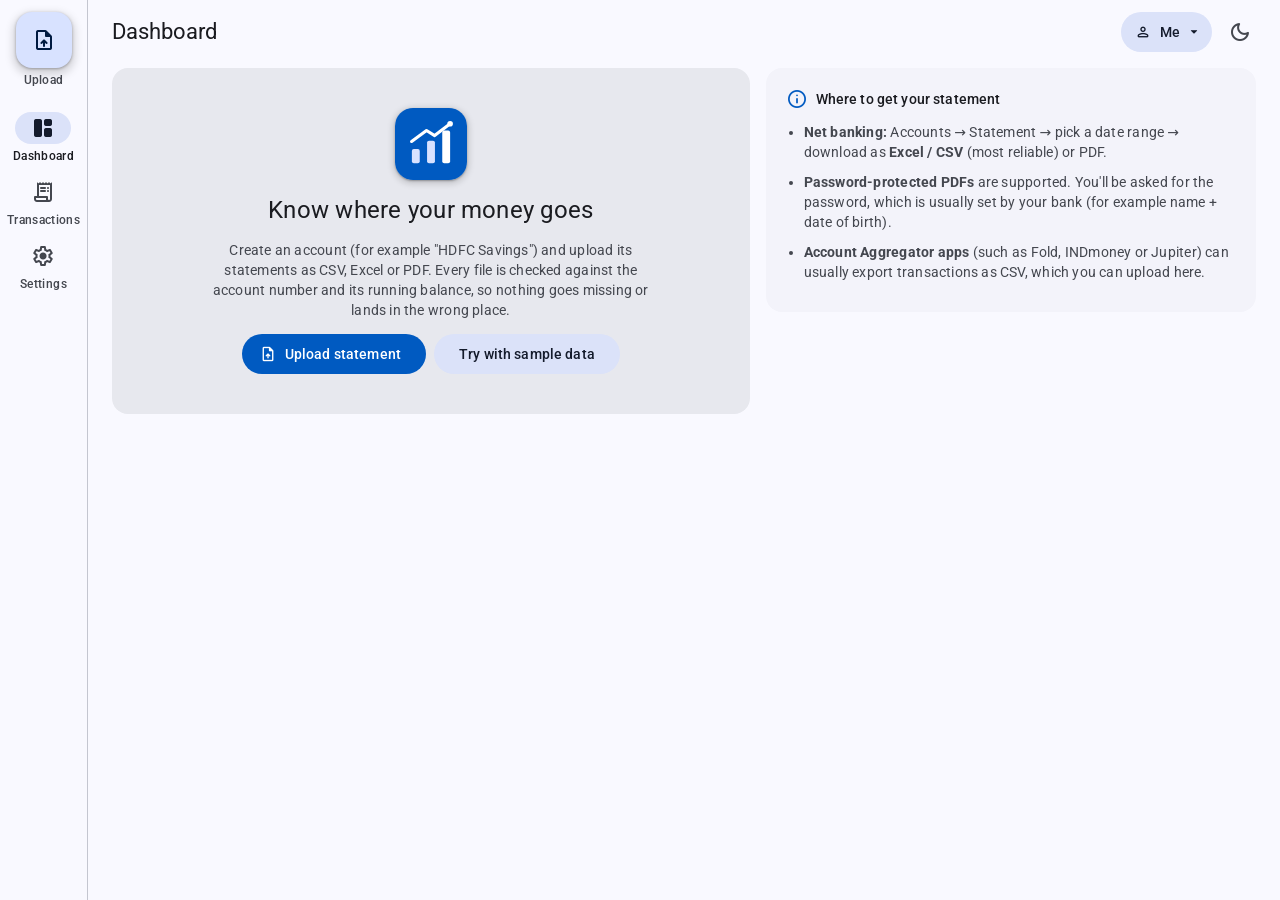
==== commit 630a0bc5: "Make Google Drive the main storage with sync, merge and downloads - Every change saves to the user's" ====
--- a/index.html
+++ b/index.html
@@ -21,7 +21,7 @@
 <link rel="preconnect" href="https://fonts.googleapis.com">
 <link rel="preconnect" href="https://fonts.gstatic.com" crossorigin>
 <link rel="stylesheet" href="https://fonts.googleapis.com/css2?family=Roboto:wght@400;500;700&display=swap">
-<link rel="stylesheet" href="https://fonts.googleapis.com/css2?family=Material+Symbols+Rounded:opsz,wght,FILL,GRAD@24,400,0..1,0&icon_names=account_balance,account_circle,add,arrow_downward,arrow_drop_down,arrow_upward,atm,backup,calendar_month,category,check_circle,close,cloud,credit_card,dark_mode,date_range,delete,directions_car,download,edit,error,event,group,health_and_safety,home,info,install_mobile,label,light_mode,local_grocery_store,lock,logout,medical_services,movie,palette,payments,percent,person,qr_code_2,receipt,receipt_long,replay,request_quote,restaurant,savings,school,search,settings,shopping_bag,space_dashboard,swap_horiz,sync_alt,trending_up,troubleshoot,upload_file,warning&display=block">
+<link rel="stylesheet" href="https://fonts.googleapis.com/css2?family=Material+Symbols+Rounded:opsz,wght,FILL,GRAD@24,400,0..1,0&icon_names=account_balance,account_circle,add,arrow_downward,arrow_drop_down,arrow_upward,atm,backup,calendar_month,category,check_circle,close,cloud,cloud_done,cloud_off,cloud_sync,cloud_upload,credit_card,dark_mode,date_range,delete,description,directions_car,download,edit,error,event,group,health_and_safety,home,info,install_mobile,label,light_mode,local_grocery_store,lock,logout,medical_services,movie,palette,payments,percent,person,picture_as_pdf,qr_code_2,receipt,receipt_long,replay,request_quote,restaurant,savings,school,search,settings,shopping_bag,space_dashboard,swap_horiz,sync_alt,sync_problem,table_view,trending_up,troubleshoot,upload_file,warning&display=block">
 <link rel="stylesheet" href="styles.css">
 <script src="vendor/chart.umd.min.js"></script>
 <script src="vendor/xlsx.full.min.js"></script>
@@ -34,12 +34,14 @@
     <img src="icons/icon.svg" width="64" height="64" alt="">
     <h1>Cash Flow</h1>
     <p class="gate-tag">Track your income and expenses from your own bank statements.</p>
+    <label class="check gate-remember"><input type="checkbox" id="gateRemember"> Remember this device</label>
+    <p class="gate-note">Keeps a copy here so the app opens quickly and works offline. Leave it off on shared or public computers.</p>
     <button class="gsi-btn" id="gateSignIn" disabled><svg class="g-logo" viewBox="0 0 48 48" width="20" height="20" aria-hidden="true"><path fill="#EA4335" d="M24 9.5c3.54 0 6.71 1.22 9.21 3.6l6.85-6.85C35.9 2.38 30.47 0 24 0 14.62 0 6.51 5.38 2.56 13.22l7.98 6.19C12.43 13.72 17.74 9.5 24 9.5z"/><path fill="#4285F4" d="M46.98 24.55c0-1.57-.15-3.09-.38-4.55H24v9.02h12.94c-.58 2.96-2.26 5.48-4.78 7.18l7.73 6c4.51-4.18 7.09-10.36 7.09-17.65z"/><path fill="#FBBC05" d="M10.53 28.59c-.48-1.45-.76-2.99-.76-4.59s.27-3.14.76-4.59l-7.98-6.19C.92 16.46 0 20.12 0 24c0 3.88.92 7.54 2.56 10.78l7.97-6.19z"/><path fill="#34A853" d="M24 48c6.48 0 11.93-2.13 15.89-5.81l-7.73-6c-2.15 1.45-4.92 2.3-8.16 2.3-6.26 0-11.57-4.22-13.47-9.91l-7.98 6.19C6.51 42.62 14.62 48 24 48z"/></svg><span>Sign in with Google</span></button>
     <p class="gate-msg" id="gateMsg" aria-live="polite">Loading Google sign-in…</p>
     <ul class="gate-points">
-      <li><span class="ms" aria-hidden="true">lock</span><span>Your statements stay on this device. Cash Flow has no server and never sees your data.</span></li>
+      <li><span class="ms" aria-hidden="true">lock</span><span>Your data is saved in your own Google Drive. Cash Flow has no server and never sees it.</span></li>
       <li><span class="ms" aria-hidden="true">group</span><span>Everyone signs in with their own Google account and sees only their own data.</span></li>
-      <li><span class="ms" aria-hidden="true">cloud</span><span>Back up to your own Google Drive and restore on any phone or computer.</span></li>
+      <li><span class="ms" aria-hidden="true">cloud_sync</span><span>Use it on your phone and computer: changes stay in step through your Drive.</span></li>
     </ul>
     <a class="gate-link" href="privacy.html">Privacy policy</a>
   </div>
@@ -70,6 +72,7 @@
         <span class="ms chev">arrow_drop_down</span>
       </label>
       <button class="icon-btn" id="themeBtn" aria-label="Switch light / dark theme" title="Switch light / dark theme"><span class="ms">dark_mode</span></button>
+      <button class="icon-btn sync-btn" id="syncBtn" hidden><span class="ms" id="syncIc">cloud_done</span><span class="sync-dot" id="syncDot" hidden></span></button>
       <button class="icon-btn avatar-btn" id="avatarBtn" hidden><span id="avatarInitial"></span></button>
     </div>
   </header>
@@ -229,14 +232,19 @@
       </div>
 
       <div class="card" id="driveCard">
-        <div class="card-head"><h2><span class="ms">account_circle</span>Google account &amp; backup</h2></div>
+        <div class="card-head"><h2><span class="ms">account_circle</span>Google account &amp; Drive</h2></div>
         <div class="who" id="whoBox" hidden><span class="who-initial" id="whoInitial" aria-hidden="true"></span><div class="who-text"><b id="whoName"></b><span id="whoEmail"></span></div></div>
-        <p class="hint">Back up to <b>your own</b> Google Drive, then restore on any phone or computer. The file goes straight from this browser to your Drive: Cash Flow has no server and never sees your data. The app can only see the backup file it creates, not the rest of your Drive.</p>
-        <p class="hint" id="driveStatus" aria-live="polite"></p>
+        <p class="hint">Your data is saved in <b>your own</b> Google Drive and kept in step across your devices. It goes straight between this browser and your Drive: Cash Flow has no server and never sees your data. The app can only see the one file it creates, not the rest of your Drive.</p>
+        <p class="hint" id="driveOff" hidden>Google sign-in is not set up for this copy of the app (see README.md), so your data is kept only in this browser.</p>
+        <div class="sync-line" id="syncLine" hidden><span class="ms" id="syncLineIc" aria-hidden="true">cloud_done</span><span id="driveStatus" aria-live="polite"></span></div>
+        <label class="switch-row" id="rememberRow" hidden>
+          <span class="switch-text"><b>Remember this device</b><span>Keep a copy here so the app opens quickly and works offline. Turn off on shared computers: data is then removed when the tab closes.</span></span>
+          <input type="checkbox" role="switch" id="rememberChk">
+        </label>
         <div class="row-gap left">
-          <button class="btn tonal" id="driveBackupBtn">Back up to Drive</button>
-          <button class="btn" id="driveRestoreBtn">Restore from Drive</button>
-          <button class="btn danger" id="driveDeleteBtn">Delete backup</button>
+          <button class="btn tonal" id="syncNowBtn"><span class="ms">cloud_sync</span>Sync now</button>
+          <button class="btn" id="driveOnBtn" hidden><span class="ms">cloud_sync</span>Turn Drive sync back on</button>
+          <button class="btn danger" id="driveDeleteBtn">Delete Drive copy</button>
         </div>
         <div class="row-gap left acct-actions" id="acctActions">
           <button class="btn text" id="changeAcctBtn"><span class="ms">swap_horiz</span>Change Google account</button>
@@ -245,16 +253,14 @@
       </div>
 
       <div class="card">
-        <div class="card-head"><h2><span class="ms">backup</span>Your data</h2></div>
-        <p class="hint">Everything is stored only in this browser on this device. Back up regularly, because clearing browser data deletes it. Use backup &amp; restore to move your data to another device.</p>
+        <div class="card-head"><h2><span class="ms">download</span>Your data</h2></div>
+        <p class="hint">Download transactions for any person, account and period as CSV, Excel or a PDF statement.</p>
         <div class="row-gap left">
-          <button class="btn" id="exportBtn">Back up (JSON)</button>
-          <button class="btn" id="importBtn">Restore</button>
-          <button class="btn" id="csvBtn">Export CSV</button>
+          <button class="btn tonal" id="downloadBtn"><span class="ms">download</span>Download transactions</button>
           <button class="btn danger" id="clearBtn">Delete all data</button>
         </div>
       </div>
-      <p class="footnote">Cash Flow · your data stays on this device, and in your own Google Drive only if you back up there · <a href="privacy.html">Privacy policy</a></p>
+      <p class="footnote">Cash Flow · your data stays in your own Google Drive and on the devices you choose · <a href="privacy.html">Privacy policy</a></p>
     </section>
   </main>
 </div>
@@ -369,13 +375,35 @@
 <!-- Sign out -->
 <dialog id="signOutDlg" class="dlg">
   <h2>Sign out?</h2>
-  <p>Your data stays on this device. It opens again the next time <b id="soEmail"></b> signs in here.</p>
-  <label class="check"><input type="checkbox" id="soWipe"> Also remove my data from this device</label>
-  <p class="hint" id="soHint">Use this on a shared or borrowed device. Back up to Drive first, so you can restore it later.</p>
+  <p id="soText"></p>
+  <p class="move-err" id="soWarn" hidden>Some of your data is not in Google Drive yet. Choose Cancel and tap Sync first, or it will be lost from this device.</p>
+  <label class="check" id="soWipeRow"><input type="checkbox" id="soWipe"> Also remove my data from this device</label>
+  <p class="hint" id="soHint">Use this on a shared or borrowed device. Your Google Drive copy stays.</p>
   <div class="dlg-actions">
     <button type="button" class="btn text" data-close>Cancel</button>
     <button type="button" class="btn primary" id="soGo">Sign out</button>
   </div>
+</dialog>
+
+<!-- Download transactions -->
+<dialog id="exportDlg" class="dlg">
+  <h2>Download transactions</h2>
+  <div class="two">
+    <label class="field">Person <select id="exProfile"></select></label>
+    <label class="field">Account <select id="exAcct"></select></label>
+  </div>
+  <div class="two">
+    <label class="field">From <input type="date" id="exFrom"></label>
+    <label class="field">To <input type="date" id="exTo"></label>
+  </div>
+  <p class="hint" id="exRange"></p>
+  <p class="ex-count" id="exCount"></p>
+  <div class="ex-formats">
+    <button type="button" class="btn" id="exCsv"><span class="ms">description</span>CSV</button>
+    <button type="button" class="btn" id="exXlsx"><span class="ms">table_view</span>Excel</button>
+    <button type="button" class="btn" id="exPdf"><span class="ms">picture_as_pdf</span>PDF</button>
+  </div>
+  <div class="dlg-actions"><button type="button" class="btn text" data-close>Close</button></div>
 </dialog>
 
 <!-- Anonymised diagnostics -->
@@ -393,13 +421,13 @@
 
 <input type="file" id="fileInput" accept=".csv,.txt,.xls,.xlsx,.pdf" multiple hidden>
 <input type="file" id="diagInput" accept=".csv,.txt,.xls,.xlsx,.pdf" hidden>
-<input type="file" id="backupInput" accept=".json" hidden>
 <div id="toast" class="toast" role="status" aria-live="polite" hidden><span id="toastMsg"></span><button id="toastAct" class="toast-act" hidden></button></div>
 <div id="overlay" class="overlay" hidden><div class="drop-msg"><span class="ms">upload_file</span>Drop statements to import</div></div>
 
 <script src="parser.js"></script>
 <script src="config.js"></script>
 <script src="gdrive.js"></script>
+<script src="sync.js"></script>
 <script src="app.js"></script>
 </body>
 </html>
--- a/styles.css
+++ b/styles.css
@@ -493,3 +493,32 @@
 #moveBody p + p, #moveBody p + ol, #moveBody ol + p { margin-top: 12px; }
 .move-err { color: var(--error); }
 .btn.primary.danger { background: var(--error); color: #fff; }
+
+/* ---------- sync & downloads ---------- */
+.gate-remember { margin-top: 4px; }
+.gate-note { color: var(--on-surface-variant); font-size: 12px; line-height: 16px; max-width: 320px; margin-top: -4px; }
+.sync-btn { position: relative; }
+.sync-btn.spin .ms { animation: sync-spin 1.2s linear infinite; }
+@keyframes sync-spin { to { transform: rotate(360deg); } }
+@media (prefers-reduced-motion: reduce) { .sync-btn.spin .ms { animation: none; } }
+.sync-dot { position: absolute; top: 9px; right: 9px; width: 8px; height: 8px; border-radius: 50%; background: var(--error); }
+.sync-line { display: flex; align-items: flex-start; gap: 10px; margin: 0 0 12px; font-size: 14px; line-height: 20px; }
+.sync-line[hidden] { display: none; }
+.sync-line .ms { color: var(--primary); font-size: 20px; }
+.switch-row { display: flex; align-items: center; justify-content: space-between; gap: 16px; padding: 12px 0; margin-bottom: 8px; border-top: 1px solid var(--outline-variant); cursor: pointer; }
+.switch-row[hidden] { display: none; }
+.switch-text { display: grid; gap: 2px; min-width: 0; }
+.switch-text b { font-weight: 500; }
+.switch-text span { color: var(--on-surface-variant); font-size: 13px; line-height: 18px; }
+.switch-row input { appearance: none; -webkit-appearance: none; flex: none; width: 52px; height: 32px; border-radius: 16px; border: 2px solid var(--outline); background: var(--sc-highest); position: relative; cursor: pointer; transition: background .2s var(--ease); }
+.switch-row input::after { content: ''; position: absolute; top: 6px; left: 6px; width: 16px; height: 16px; border-radius: 50%; background: var(--outline); transition: all .2s var(--ease); }
+.switch-row input:checked { background: var(--primary); border-color: var(--primary); }
+.switch-row input:checked::after { left: 24px; top: 2px; width: 24px; height: 24px; background: var(--on-primary); }
+.switch-row input:focus-visible { outline: 3px solid var(--primary); outline-offset: 2px; }
+.switch-row input:disabled { opacity: .38; }
+.ex-count { font-weight: 500; margin: 8px 0 12px; }
+.ex-formats { display: grid; grid-template-columns: repeat(3, 1fr); gap: 8px; }
+.ex-formats .btn { justify-content: center; padding: 0 8px; }
+.field input[type="date"] { appearance: none; -webkit-appearance: none; }
+/* phones: light/dark lives in Settings → Appearance, so the header keeps room for the title, sync and account */
+@media (max-width: 599px) { #themeBtn { display: none; } }
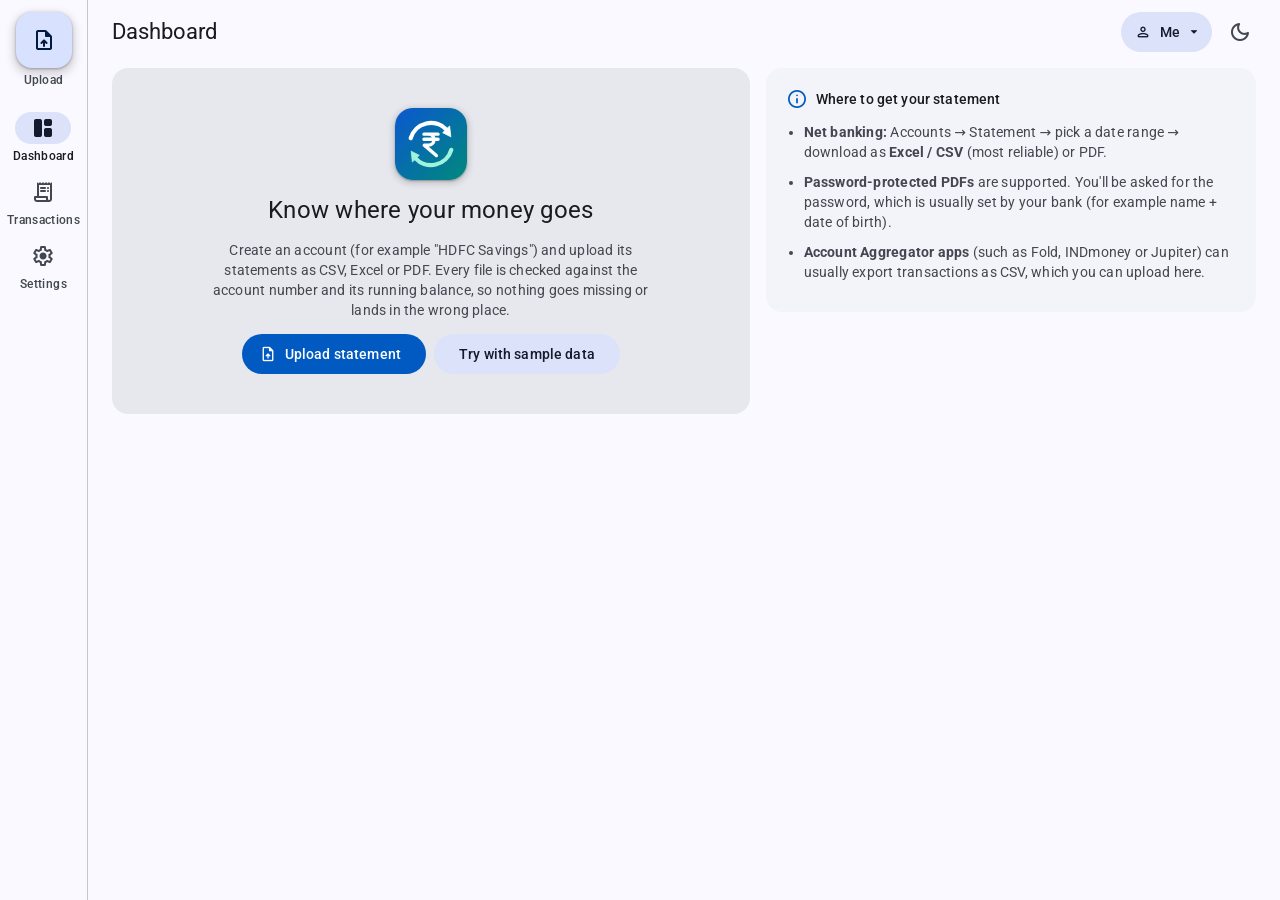
==== commit 6c05f797: "Rename to "CashFlow – Smart Finance Manager" with a new logo - New icon: two looping arrows (money i" ====
--- a/index.html
+++ b/index.html
@@ -3,13 +3,13 @@
 <head>
 <meta charset="utf-8">
 <meta name="viewport" content="width=device-width, initial-scale=1, viewport-fit=cover">
-<title>Cash Flow</title>
-<meta name="description" content="Track income and expenses from your own bank statements. Your data stays on your device.">
+<title>CashFlow – Smart Finance Manager</title>
+<meta name="description" content="CashFlow, a smart finance manager: track income and expenses from your own bank statements. Your data stays in your own Google Drive.">
 <meta name="theme-color" content="#F9F9FF" media="(prefers-color-scheme: light)">
 <meta name="theme-color" content="#111318" media="(prefers-color-scheme: dark)">
 <meta name="mobile-web-app-capable" content="yes">
 <meta name="apple-mobile-web-app-capable" content="yes">
-<meta name="apple-mobile-web-app-title" content="Cash Flow">
+<meta name="apple-mobile-web-app-title" content="CashFlow">
 <meta name="apple-mobile-web-app-status-bar-style" content="default">
 <link rel="manifest" href="manifest.webmanifest">
 <link rel="icon" href="icons/icon.svg" type="image/svg+xml">
@@ -32,14 +32,15 @@
 <div class="gate" id="gate" hidden>
   <div class="gate-card">
     <img src="icons/icon.svg" width="64" height="64" alt="">
-    <h1>Cash Flow</h1>
+    <h1>CashFlow</h1>
+    <p class="gate-sub">Smart Finance Manager</p>
     <p class="gate-tag">Track your income and expenses from your own bank statements.</p>
     <label class="check gate-remember"><input type="checkbox" id="gateRemember"> Remember this device</label>
     <p class="gate-note">Keeps a copy here so the app opens quickly and works offline. Leave it off on shared or public computers.</p>
     <button class="gsi-btn" id="gateSignIn" disabled><svg class="g-logo" viewBox="0 0 48 48" width="20" height="20" aria-hidden="true"><path fill="#EA4335" d="M24 9.5c3.54 0 6.71 1.22 9.21 3.6l6.85-6.85C35.9 2.38 30.47 0 24 0 14.62 0 6.51 5.38 2.56 13.22l7.98 6.19C12.43 13.72 17.74 9.5 24 9.5z"/><path fill="#4285F4" d="M46.98 24.55c0-1.57-.15-3.09-.38-4.55H24v9.02h12.94c-.58 2.96-2.26 5.48-4.78 7.18l7.73 6c4.51-4.18 7.09-10.36 7.09-17.65z"/><path fill="#FBBC05" d="M10.53 28.59c-.48-1.45-.76-2.99-.76-4.59s.27-3.14.76-4.59l-7.98-6.19C.92 16.46 0 20.12 0 24c0 3.88.92 7.54 2.56 10.78l7.97-6.19z"/><path fill="#34A853" d="M24 48c6.48 0 11.93-2.13 15.89-5.81l-7.73-6c-2.15 1.45-4.92 2.3-8.16 2.3-6.26 0-11.57-4.22-13.47-9.91l-7.98 6.19C6.51 42.62 14.62 48 24 48z"/></svg><span>Sign in with Google</span></button>
     <p class="gate-msg" id="gateMsg" aria-live="polite">Loading Google sign-in…</p>
     <ul class="gate-points">
-      <li><span class="ms" aria-hidden="true">lock</span><span>Your data is saved in your own Google Drive. Cash Flow has no server and never sees it.</span></li>
+      <li><span class="ms" aria-hidden="true">lock</span><span>Your data is saved in your own Google Drive. CashFlow has no server and never sees it.</span></li>
       <li><span class="ms" aria-hidden="true">group</span><span>Everyone signs in with their own Google account and sees only their own data.</span></li>
       <li><span class="ms" aria-hidden="true">cloud_sync</span><span>Use it on your phone and computer: changes stay in step through your Drive.</span></li>
     </ul>
@@ -220,7 +221,7 @@
         </div>
         <div class="card" id="installCard">
           <div class="card-head"><h2><span class="ms">install_mobile</span>Install app</h2></div>
-          <p class="hint" id="installHint">Install Cash Flow on your phone or computer to open it like a regular app, even offline.</p>
+          <p class="hint" id="installHint">Install CashFlow on your phone or computer to open it like a regular app, even offline.</p>
           <button class="btn primary" id="installBtn" hidden><span class="ms">download</span>Install</button>
         </div>
       </div>
@@ -234,7 +235,7 @@
       <div class="card" id="driveCard">
         <div class="card-head"><h2><span class="ms">account_circle</span>Google account &amp; Drive</h2></div>
         <div class="who" id="whoBox" hidden><span class="who-initial" id="whoInitial" aria-hidden="true"></span><div class="who-text"><b id="whoName"></b><span id="whoEmail"></span></div></div>
-        <p class="hint">Your data is saved in <b>your own</b> Google Drive and kept in step across your devices. It goes straight between this browser and your Drive: Cash Flow has no server and never sees your data. The app can only see the one file it creates, not the rest of your Drive.</p>
+        <p class="hint">Your data is saved in <b>your own</b> Google Drive and kept in step across your devices. It goes straight between this browser and your Drive: CashFlow has no server and never sees your data. The app can only see the one file it creates, not the rest of your Drive.</p>
         <p class="hint" id="driveOff" hidden>Google sign-in is not set up for this copy of the app (see README.md), so your data is kept only in this browser.</p>
         <div class="sync-line" id="syncLine" hidden><span class="ms" id="syncLineIc" aria-hidden="true">cloud_done</span><span id="driveStatus" aria-live="polite"></span></div>
         <label class="switch-row" id="rememberRow" hidden>
@@ -260,7 +261,7 @@
           <button class="btn danger" id="clearBtn">Delete all data</button>
         </div>
       </div>
-      <p class="footnote">Cash Flow · your data stays in your own Google Drive and on the devices you choose · <a href="privacy.html">Privacy policy</a></p>
+      <p class="footnote">CashFlow · your data stays in your own Google Drive and on the devices you choose · <a href="privacy.html">Privacy policy</a></p>
     </section>
   </main>
 </div>
--- a/styles.css
+++ b/styles.css
@@ -1,4 +1,4 @@
-/* Cash Flow — Material Design 3 (Google) with Apple HIG touches for phones
+/* CashFlow — Material Design 3 (Google) with Apple HIG touches for phones
    (safe areas, bottom sheets, 44px+ touch targets). Colour roles from an M3 tonal palette (seed #1A73E8). */
 :root {
   color-scheme: light;
@@ -522,3 +522,4 @@
 .field input[type="date"] { appearance: none; -webkit-appearance: none; }
 /* phones: light/dark lives in Settings → Appearance, so the header keeps room for the title, sync and account */
 @media (max-width: 599px) { #themeBtn { display: none; } }
+.gate-sub { color: var(--primary); font: 500 13px/16px Roboto, sans-serif; letter-spacing: .12em; text-transform: uppercase; margin-top: -8px; }
